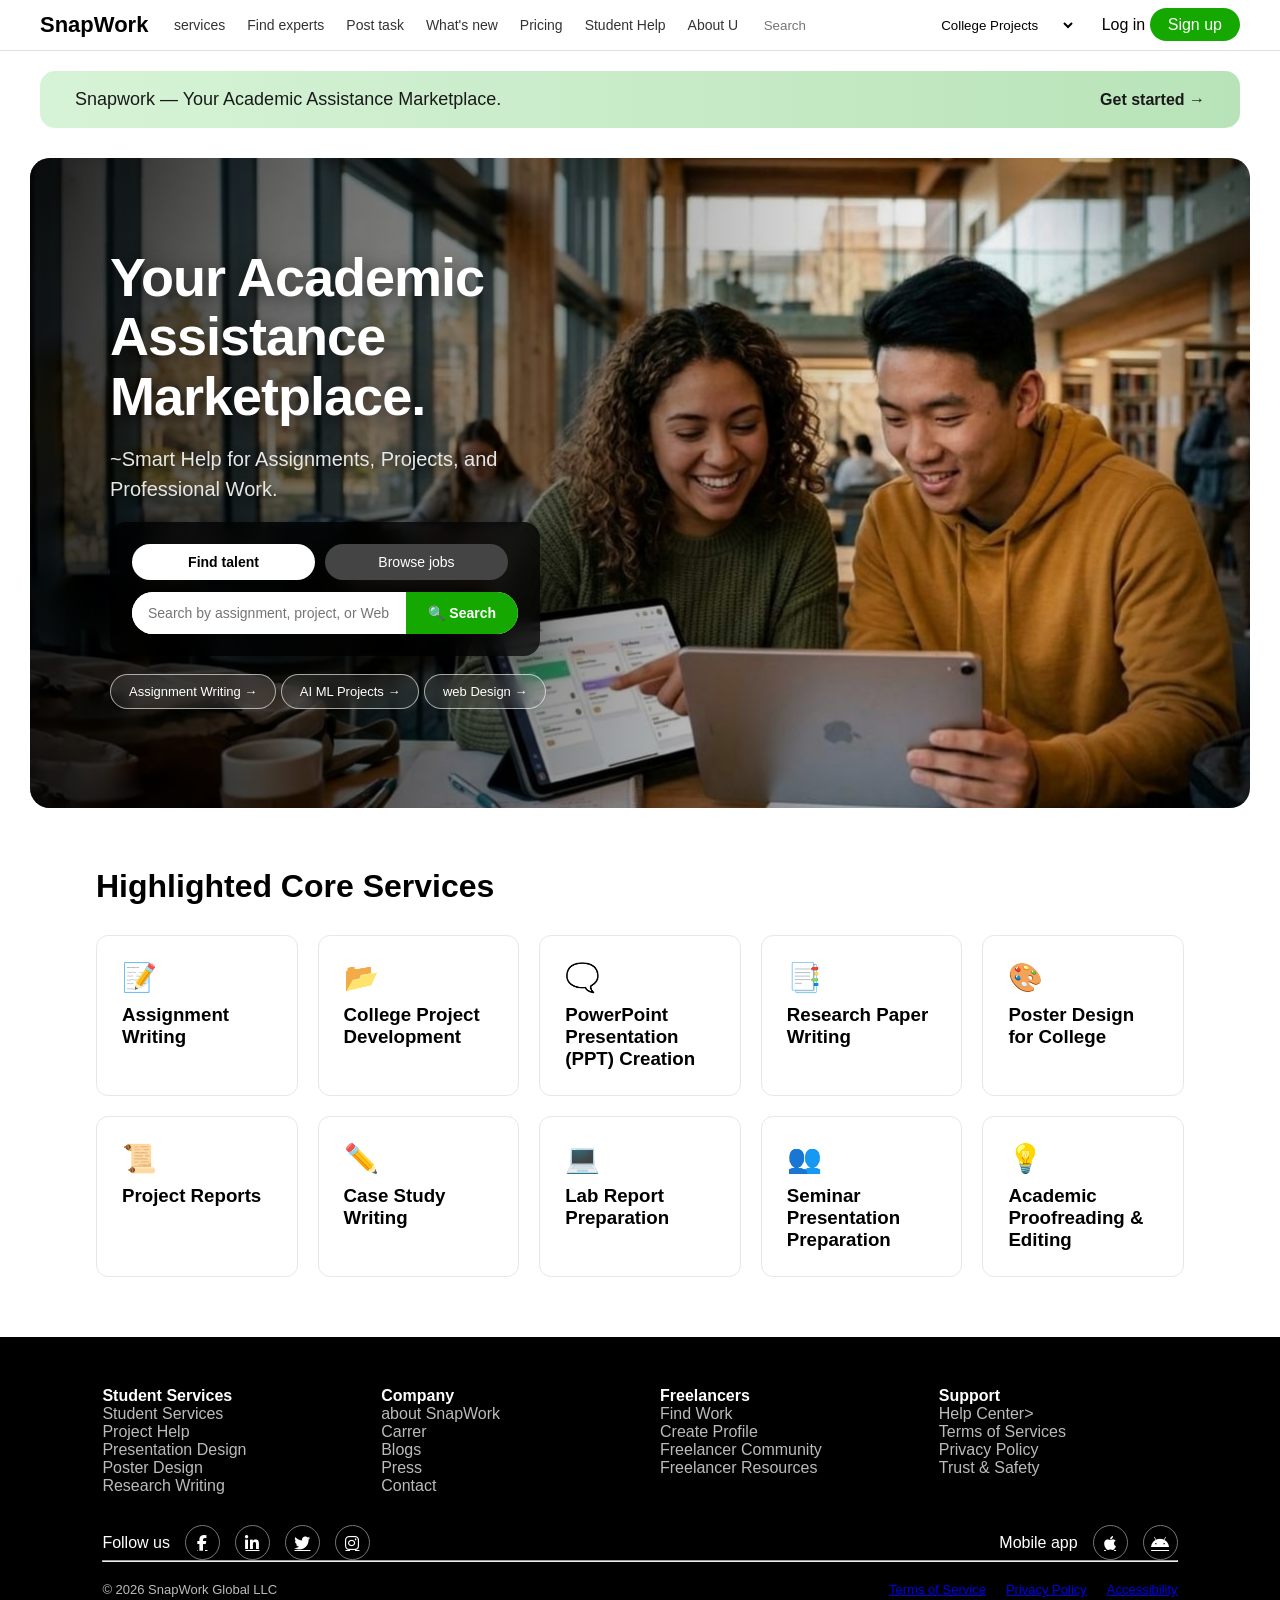
==== Frontend/index.html @ 24e641b6 "Frontend folder created" ====
<!DOCTYPE html>
<html>
<head>
<title>SnapWork</title>
<link rel="stylesheet" href="./style.css">

<!-- Font Awesome -->
<link rel="stylesheet" href="https://cdnjs.cloudflare.com/ajax/libs/font-awesome/6.5.0/css/all.min.css">

</head>
<body>

<!-- NAVBAR -->

<nav class="navbar">

<div class="logo">SnapWork</div>

<ul class="nav-links">
<li><a href="#">services</a></li>
<li><a href="#">Find experts</a></li>
<li><a href="#">Post task</a></li>
<li><a href="#">What's new</a></li>
<li><a href="#">Pricing</a></li>
<li><a href="#">Student Help</a></li>
<li><a href="#">About U</a></li>
</ul>

<div class="search-box">
<input type="text" placeholder="Search">
<select>
<option>College Projects</option>
<option>Assignments writing</option>
<option>PPT Design</option>
<option>Poster Design</option>
<option>AI Projects</option>
</select>
</div>

<div class="auth-buttons">
<a href="#" class="login">Log in</a>
<a href="#" class="signup">Sign up</a>
</div>

</nav>

<div class="top-banner">

    <p class="banner-text">
        Snapwork — Your Academic Assistance Marketplace.
    </p>
    
    <a href="#" class="banner-btn">Get started →</a>
    
    </div>
<!-- HERO SECTION -->

<section class="hero">

<img src="hero1.jpeg" class="hero-img">

<div class="hero-content">

<h1>
Your Academic Assistance Marketplace.
</h1>

<h2>~Smart Help for Assignments, Projects, and Professional Work.</h2>

<div class="search-card">

<div class="tabs">
<button class="active">Find talent</button>
<button>Browse jobs</button>
<link rel="stylesheet" href="">
<img src="" alt="">
</div>

<div class="search-bar">
<input type="text" placeholder="Search by assignment, project, or Web design">
<button>🔍 Search</button>
</div>

</div>

<div class="skills-bar">
<a href="#" class="skill-btn">Assignment Writing →</a>
<a href="#" class="skill-btn">AI ML Projects →</a>
<a href="#" class="skill-btn">web Design →</a>
<!-- <a href="#" class="skill-btn">Research Papers →</a> -->
</div>

</div>

</section>


<!-- CATEGORIES -->

<section class="categories">

<h2>Highlighted Core Services</h2>

<div class="category-grid">

<div class="card"><span class="icon">📝</span><h3>Assignment Writing</h3></div>
<div class="card"><span class="icon">📂</span><h3>College Project Development</h3></div>
<div class="card"><span class="icon">🗨️</span><h3>PowerPoint Presentation (PPT) Creation 
</h3></div>
<div class="card"><span class="icon">📑</span><h3>Research Paper Writing</h3></div>
<div class="card"><span class="icon">🎨</span><h3>Poster Design for College 
</h3></div>
<div class="card"><span class="icon">📜</span><h3>Project Reports</h3></div>
<div class="card"><span class="icon">✏️</span><h3>Case Study Writing</h3></div>
<div class="card"><span class="icon">💻</span><h3>Lab Report Preparation </h3></div>
<div class="card"><span class="icon">👥</span><h3>Seminar Presentation Preparation 
</h3></div>
<div class="card"><span class="icon">💡</span><h3>Academic Proofreading & Editing</h3></div>

</div>

</section>

<!-- FOOTER -->

<footer class="footer">

<div class="footer-container">

<div class="footer-col">
<h4>Student Services</h4>
<ul>
<li><a href="#">Student Services</a></li>
<li><a href="#">Project Help </a></li>
<li><a href="#">Presentation Design 
</a></li>
<li><a href="#">Poster Design</a></li>
<li><a href="#">Research Writing</a></li>
</ul>
</div>

<div class="footer-col">
<h4>Company</h4>
<ul>
<li><a href="#">about SnapWork</a></li>
<li><a href="#">Carrer</a></li>
<li><a href="#">Blogs</a></li>
<li><a href="#">Press</a></li>
<li><a href="#">Contact</a></li>
</ul>
</div>

<div class="footer-col">
<h4>Freelancers</h4>
<ul>
<li><a href="#">Find Work</a></li>
<li><a href="#">Create Profile</a></li>
<li><a href="#">Freelancer Community</a></li>
<li><a href="#">Freelancer Resources</a></li>
</ul>
</div>

<div class="footer-col">
<h4>Support</h4>
<ul>
<li><a href="#">Help Center></li>
<li><a href="#">Terms of Services</a></li>
<li><a href="#">Privacy Policy</a></li>
<li><a href="#">Trust & Safety</a></li>
</ul>
</div>

</div>

<div class="footer-middle">

<div class="social">
<p>Follow us</p>
<a href="#"><i class="fab fa-facebook-f"></i></a>
<a href="#"><i class="fab fa-linkedin-in"></i></a>
<a href="#"><i class="fab fa-twitter"></i></a>
<a href="#"><i class="fab fa-instagram"></i></a>
</div>

<div class="mobile-app">
<p>Mobile app</p>
<a href="#"><i class="fab fa-apple"></i></a>
<a href="#"><i class="fab fa-android"></i></a>
</div>

</div>

<hr>

<div class="footer-bottom">

<p>© 2026 SnapWork Global LLC</p>

<div class="legal-links">
<a href="#">Terms of Service</a>
<a href="#">Privacy Policy</a>
<a href="#">Accessibility</a>
</div>

</div>

</footer>

</body>
</html>
---- Frontend/style.css ----
*{
margin:0;
padding:0;
box-sizing:border-box;
font-family:Arial;
}

/* NAVBAR */

.navbar{
display:flex;
align-items:center;
justify-content:space-between;
padding:12px 40px;
border-bottom:1px solid #ddd;
}

.logo{
font-size:22px;
font-weight:bold;
}

.nav-links{
display:flex;
list-style:none;
gap:22px;
}

.nav-links a{
text-decoration:none;
color:#333;
font-size:14px;
}

.nav-links a:hover

/* SEARCH */

.search-box{
display:flex;
align-items:center;
border:1px solid #ccc;
border-radius:25px;
padding:5px 10px;
gap:8px;
}

.search-box input{
border:none;
outline:none;
}

.search-box select{
border:none;
background:transparent;
}

/* LOGIN */

.login{
text-decoration:none;
color:black;
}

.signup{
background:#14a800;
color:white;
padding:8px 18px;
border-radius:20px;
text-decoration:none;
}

/* TOP BANNER */

.top-banner{
display:flex;
justify-content:space-between;
align-items:center;
background:linear-gradient(90deg,#d7f3d7,#b8e3b8);
padding:18px 35px;
border-radius:15px;
margin:20px 40px;
}

.banner-text{
font-size:18px;
font-weight:500;
color:#1a1a1a;
}

.banner-btn{
text-decoration:none;
color:#1a1a1a;
font-weight:600;
font-size:16px;
display:flex;
align-items:center;
gap:5px;
}

.banner-btn:hover{
text-decoration:underline;
}

/* HERO SECTION */

.hero{
position:relative;
height:650px;
overflow:hidden;
border-radius:20px;
margin:30px;
display:flex;
align-items:center;
}

/* HERO IMAGE */

.hero-img{
position:absolute;
width:100%;
height:100%;
object-fit:cover;
}

/* DARK OVERLAY */

.hero::after{
content:"";
position:absolute;
top:0;
left:0;
width:100%;
height:100%;
background:linear-gradient(
90deg,
rgba(0,0,0,0.70) 0%,
rgba(0,0,0,0.45) 40%,
rgba(0,0,0,0.15) 65%,
rgba(0,0,0,0) 80%
);
}

/* HERO CONTENT */

.hero-content{
position:absolute;
top:90px;
left:80px;
max-width:520px;
color:white;
z-index:2;

display:flex;
flex-direction:column;
gap:18px;
}

/* MAIN HEADING */

.hero-content h1{
font-size:54px;
font-weight:700;
line-height:1.1;
letter-spacing:-1px;
color:white;
text-shadow:0 4px 20px rgba(0,0,0,0.6);
}

/* SUB HEADING */

.hero-content h2{
font-size:20px;
font-weight:400;
color:#e6e6e6;
line-height:1.5;
max-width:460px;
text-shadow:0 3px 10px rgba(0,0,0,0.6);
}

/* SEARCH CARD */

.search-card{
background:rgba(0,0,0,0.75);
padding:22px;
border-radius:16px;
width:430px;
backdrop-filter:blur(10px);
box-shadow:0 12px 40px rgba(0,0,0,0.35);
}

/* TABS */

.tabs{
display:flex;
gap:10px;
margin-bottom:12px;
}

.tabs button{
flex:1;
padding:10px;
border:none;
border-radius:25px;
background:#444;
color:white;
cursor:pointer;
font-size:14px;
}

.tabs .active{
background:white;
color:black;
font-weight:600;
}

/* SEARCH BAR */

.search-bar{
display:flex;
background:white;
border-radius:30px;
overflow:hidden;
}

.search-bar input{
flex:1;
border:none;
padding:13px 16px;
font-size:14px;
outline:none;
}

.search-bar button{
background:#14a800;
color:white;
border:none;
padding:13px 22px;
font-size:14px;
font-weight:600;
cursor:pointer;
transition:0.3s;
}

.search-bar button:hover

/* SKILL BUTTON CONTAINER */

.skills-bar{
margin-top:18px;
display:flex;
gap:12px;
flex-wrap:wrap;
align-items:center;
max-width:470px;
}

/* BUTTON STYLE */

.skill-btn{
padding:9px 18px;
border-radius:30px;

border:1px solid rgba(255,255,255,0.6);
background:rgba(255,255,255,0.08);

color:white;
text-decoration:none;
font-size:13px;
font-weight:500;

backdrop-filter:blur(8px);

display:inline-flex;
align-items:center;
justify-content:center;

transition:all 0.3s ease;
position:relative;
overflow:hidden;
}

/* HOVER */

.skill-btn:hover{
background:rgba(255,255,255,0.18);
border-color:#14a800;
transform:translateY(-3px);
box-shadow:0 6px 18px rgba(0,0,0,0.35);
}

/* SHINE EFFECT */

.skill-btn::before{
content:"";
position:absolute;
top:0;
left:-120%;
width:100%;
height:100%;

background:linear-gradient(
120deg,
transparent,
rgba(255,255,255,0.5),
transparent
);

transition:0.7s;
}

.skill-btn:hover::before{
left:120%;
}


/* CATEGORIES */

.categories{
width:85%;
margin:60px auto;
}

.categories h2{
font-size:32px;
margin-bottom:30px;
}

.category-grid{
display:grid;
grid-template-columns:repeat(5,1fr);
gap:20px;
}

.card{
border:1px solid #e5e7eb;
border-radius:12px;
padding:25px;
transition:0.3s;
}

.card:hover{
transform:translateY(-6px);
border:2px solid #16a34a;
box-shadow:0 8px 20px rgba(0,0,0,0.08);
}

.icon{
font-size:28px;
margin-bottom:10px;
display:block;
}

/* FOOTER */

.footer{
background:black;
color:white;
padding:50px 8%;
}

.footer-container{
display:grid;
grid-template-columns:repeat(4,1fr);
gap:40px;
}

.footer-col ul{
list-style:none;
}

.footer-col a{
color:#bbb;
text-decoration:none;
}

.footer-col a:hover{
color:white;
}

.footer-middle{
display:flex;
justify-content:space-between;
margin-top:30px;
}

.social,
.mobile-app{
display:flex;
align-items:center;
gap:15px;
}

.social a,
.mobile-app a{
width:35px;
height:35px;
border:1px solid #777;
border-radius:50%;
display:flex;
align-items:center;
justify-content:center;
color:white;
}

.social a:hover,
.mobile-app a:hover{
background-color:#14a800;
border-color:#14a800;
transform:scale(1.1);
}

.footer-bottom{
display:flex;
justify-content:space-between;
margin-top:20px;
font-size:13px;
color:#bbb;
}

.legal-links{
display:flex;
gap:20px;
}
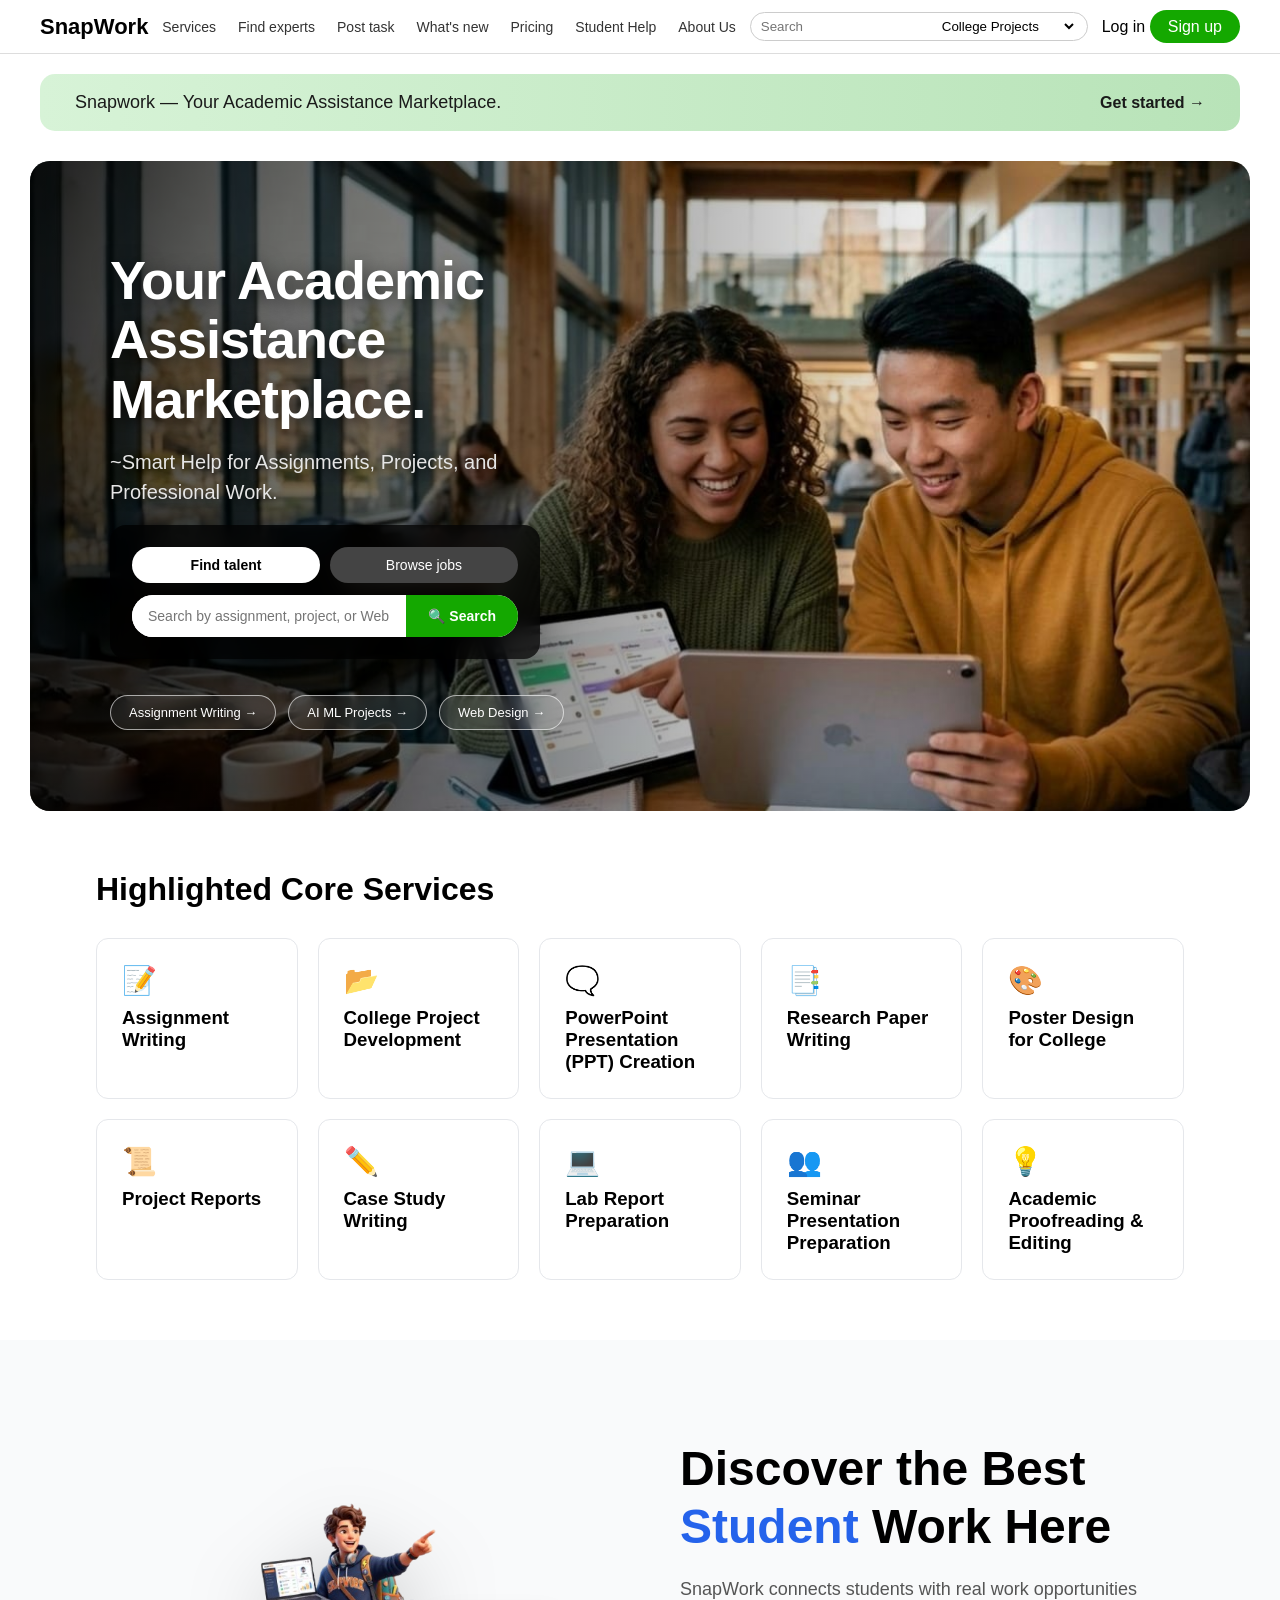
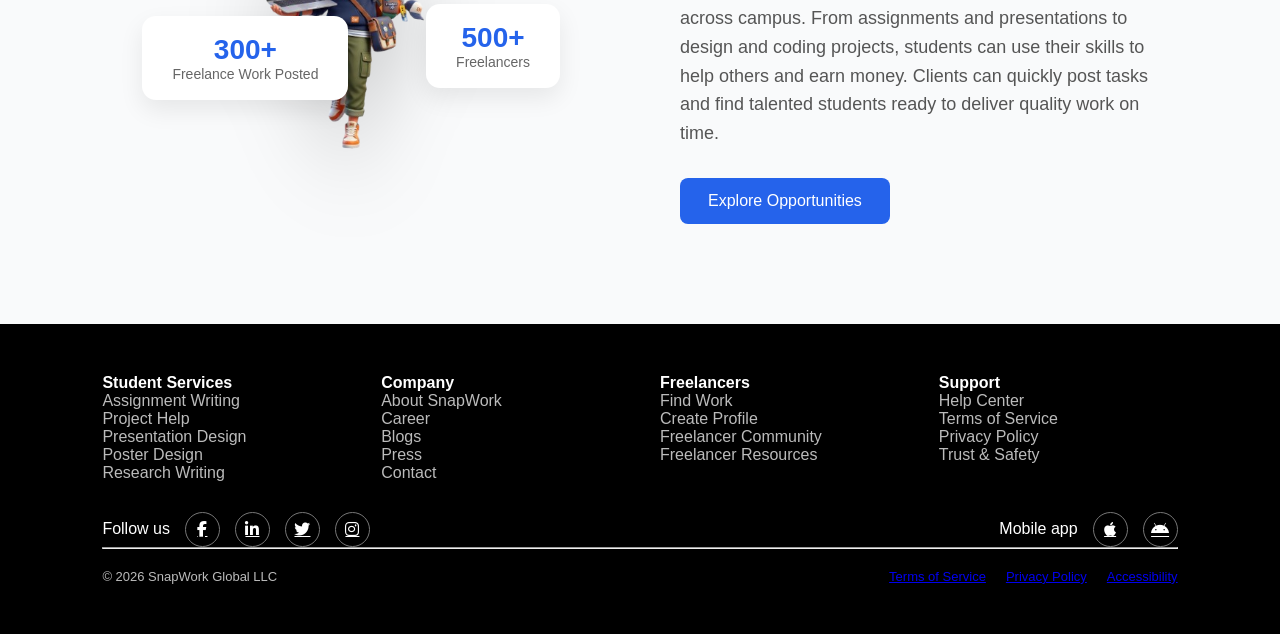
==== commit 4878b000: "student.png" ====
--- a/Frontend/index.html
+++ b/Frontend/index.html
@@ -1,29 +1,30 @@
 <!DOCTYPE html>
-<html>
+<html lang="en">
 <head>
+<meta charset="UTF-8">
 <title>SnapWork</title>
-<link rel="stylesheet" href="./style.css">
+<link rel="stylesheet" href="style.css">
 
 <!-- Font Awesome -->
 <link rel="stylesheet" href="https://cdnjs.cloudflare.com/ajax/libs/font-awesome/6.5.0/css/all.min.css">
 
 </head>
+
 <body>
 
 <!-- NAVBAR -->
-
 <nav class="navbar">
 
 <div class="logo">SnapWork</div>
 
 <ul class="nav-links">
-<li><a href="#">services</a></li>
+<li><a href="#">Services</a></li>
 <li><a href="#">Find experts</a></li>
 <li><a href="#">Post task</a></li>
 <li><a href="#">What's new</a></li>
 <li><a href="#">Pricing</a></li>
 <li><a href="#">Student Help</a></li>
-<li><a href="#">About U</a></li>
+<li><a href="#">About Us</a></li>
 </ul>
 
 <div class="search-box">
@@ -44,26 +45,28 @@
 
 </nav>
 
+<!-- TOP BANNER -->
+
 <div class="top-banner">
 
-    <p class="banner-text">
-        Snapwork — Your Academic Assistance Marketplace.
-    </p>
-    
-    <a href="#" class="banner-btn">Get started →</a>
-    
-    </div>
+<p class="banner-text">
+Snapwork — Your Academic Assistance Marketplace.
+</p>
+
+<a href="#" class="banner-btn">Get started →</a>
+
+</div>
+
+
 <!-- HERO SECTION -->
 
 <section class="hero">
 
-<img src="hero1.jpeg" class="hero-img">
+<img src="./hero1.jpeg" class="hero-img" alt="students">
 
 <div class="hero-content">
 
-<h1>
-Your Academic Assistance Marketplace.
-</h1>
+<h1>Your Academic Assistance Marketplace.</h1>
 
 <h2>~Smart Help for Assignments, Projects, and Professional Work.</h2>
 
@@ -72,8 +75,6 @@
 <div class="tabs">
 <button class="active">Find talent</button>
 <button>Browse jobs</button>
-<link rel="stylesheet" href="">
-<img src="" alt="">
 </div>
 
 <div class="search-bar">
@@ -86,8 +87,7 @@
 <div class="skills-bar">
 <a href="#" class="skill-btn">Assignment Writing →</a>
 <a href="#" class="skill-btn">AI ML Projects →</a>
-<a href="#" class="skill-btn">web Design →</a>
-<!-- <a href="#" class="skill-btn">Research Papers →</a> -->
+<a href="#" class="skill-btn">Web Design →</a>
 </div>
 
 </div>
@@ -105,22 +105,69 @@
 
 <div class="card"><span class="icon">📝</span><h3>Assignment Writing</h3></div>
 <div class="card"><span class="icon">📂</span><h3>College Project Development</h3></div>
-<div class="card"><span class="icon">🗨️</span><h3>PowerPoint Presentation (PPT) Creation 
-</h3></div>
+<div class="card"><span class="icon">🗨️</span><h3>PowerPoint Presentation (PPT) Creation</h3></div>
 <div class="card"><span class="icon">📑</span><h3>Research Paper Writing</h3></div>
-<div class="card"><span class="icon">🎨</span><h3>Poster Design for College 
-</h3></div>
+<div class="card"><span class="icon">🎨</span><h3>Poster Design for College</h3></div>
 <div class="card"><span class="icon">📜</span><h3>Project Reports</h3></div>
 <div class="card"><span class="icon">✏️</span><h3>Case Study Writing</h3></div>
-<div class="card"><span class="icon">💻</span><h3>Lab Report Preparation </h3></div>
-<div class="card"><span class="icon">👥</span><h3>Seminar Presentation Preparation 
-</h3></div>
+<div class="card"><span class="icon">💻</span><h3>Lab Report Preparation</h3></div>
+<div class="card"><span class="icon">👥</span><h3>Seminar Presentation Preparation</h3></div>
 <div class="card"><span class="icon">💡</span><h3>Academic Proofreading & Editing</h3></div>
 
 </div>
 
 </section>
 
+
+<!-- DISCOVER SECTION -->
+<section class="discover">
+
+<div class="discover-container">
+
+<!-- IMAGE SIDE -->
+
+<div class="discover-image">
+
+<img src="./student.png" class="student-img" alt="student">
+
+<div class="stat stat-left">
+<h3>300+</h3>
+<p>Freelance Work Posted</p>
+</div>
+
+<div class="stat stat-right">
+<h3>500+</h3>
+<p>Freelancers</p>
+</div>
+
+</div>
+
+
+<!-- TEXT SIDE -->
+
+<div class="discover-text">
+
+<h2>
+Discover the Best <br>
+<span>Student</span> Work Here
+</h2>
+
+<p>
+SnapWork connects students with real work opportunities across campus.
+From assignments and presentations to design and coding projects,
+students can use their skills to help others and earn money.
+Clients can quickly post tasks and find talented students ready to
+deliver quality work on time.
+</p>
+
+<button class="discover-btn">Explore Opportunities</button>
+
+</div>
+
+</div>
+
+</section>
+
 <!-- FOOTER -->
 
 <footer class="footer">
@@ -130,10 +177,9 @@
 <div class="footer-col">
 <h4>Student Services</h4>
 <ul>
-<li><a href="#">Student Services</a></li>
-<li><a href="#">Project Help </a></li>
-<li><a href="#">Presentation Design 
-</a></li>
+<li><a href="#">Assignment Writing</a></li>
+<li><a href="#">Project Help</a></li>
+<li><a href="#">Presentation Design</a></li>
 <li><a href="#">Poster Design</a></li>
 <li><a href="#">Research Writing</a></li>
 </ul>
@@ -142,8 +188,8 @@
 <div class="footer-col">
 <h4>Company</h4>
 <ul>
-<li><a href="#">about SnapWork</a></li>
-<li><a href="#">Carrer</a></li>
+<li><a href="#">About SnapWork</a></li>
+<li><a href="#">Career</a></li>
 <li><a href="#">Blogs</a></li>
 <li><a href="#">Press</a></li>
 <li><a href="#">Contact</a></li>
@@ -163,8 +209,8 @@
 <div class="footer-col">
 <h4>Support</h4>
 <ul>
-<li><a href="#">Help Center></li>
-<li><a href="#">Terms of Services</a></li>
+<li><a href="#">Help Center</a></li>
+<li><a href="#">Terms of Service</a></li>
 <li><a href="#">Privacy Policy</a></li>
 <li><a href="#">Trust & Safety</a></li>
 </ul>
--- a/Frontend/style.css
+++ b/Frontend/style.css
@@ -32,7 +32,12 @@
 font-size:14px;
 }
 
-.nav-links a:hover
+/* FIXED HOVER */
+
+.nav-links a:hover{
+color:#14a800;
+}
+
 
 /* SEARCH */
 
@@ -242,7 +247,12 @@
 transition:0.3s;
 }
 
-.search-bar button:hover
+/* FIXED HOVER */
+
+.search-bar button:hover{
+background:#0e7c00;
+}
+
 
 /* SKILL BUTTON CONTAINER */
 
@@ -260,21 +270,16 @@
 .skill-btn{
 padding:9px 18px;
 border-radius:30px;
-
 border:1px solid rgba(255,255,255,0.6);
 background:rgba(255,255,255,0.08);
-
 color:white;
 text-decoration:none;
 font-size:13px;
 font-weight:500;
-
 backdrop-filter:blur(8px);
-
 display:inline-flex;
 align-items:center;
 justify-content:center;
-
 transition:all 0.3s ease;
 position:relative;
 overflow:hidden;
@@ -298,14 +303,12 @@
 left:-120%;
 width:100%;
 height:100%;
-
 background:linear-gradient(
 120deg,
 transparent,
 rgba(255,255,255,0.5),
 transparent
 );
-
 transition:0.7s;
 }
 
@@ -349,6 +352,132 @@
 font-size:28px;
 margin-bottom:10px;
 display:block;
+}
+/* DISCOVER SECTION */
+
+/* DISCOVER SECTION */
+
+.discover{
+padding:100px 8%;
+background:#f9fafb;
+}
+
+.discover-container{
+display:flex;
+align-items:center;
+justify-content:space-between;
+gap:80px;
+flex-wrap:wrap;
+}
+
+/* IMAGE SIDE */
+
+.discover-image{
+position:relative;
+flex:1;
+display:flex;
+justify-content:center;
+align-items:center;
+}
+
+/* STUDENT IMAGE */
+
+.student-img{
+width:1020px;
+max-width:100%;
+z-index:2;
+animation:float 4s ease-in-out infinite;
+filter:drop-shadow(0 30px 40px rgba(0,0,0,0.2));
+}
+
+/* FLOATING ANIMATION */
+
+@keyframes float{
+
+0%{ transform:translateY(0px); }
+
+50%{ transform:translateY(-15px); }
+
+100%{ transform:translateY(0px); }
+
+}
+
+/* STAT CARDS */
+
+.stat{
+position:absolute;
+background:white;
+padding:18px 30px;
+border-radius:14px;
+box-shadow:0 10px 25px rgba(0,0,0,0.08);
+text-align:center;
+z-index:3;
+}
+
+.stat h3{
+font-size:28px;
+color:#2563eb;
+font-weight:700;
+}
+
+.stat p{
+font-size:14px;
+color:#666;
+}
+
+/* POSITION */
+
+.stat-left{
+left:40px;
+top:120px;
+}
+
+.stat-right{
+right:40px;
+bottom:80px;
+}
+
+/* TEXT SIDE */
+
+.discover-text{
+flex:1;
+max-width:520px;
+}
+
+.discover-text h2{
+font-size:48px;
+line-height:1.2;
+margin-bottom:20px;
+font-weight:700;
+}
+
+.discover-text span{
+color:#2563eb;
+}
+
+.discover-text p{
+font-size:18px;
+line-height:1.6;
+color:#555;
+margin-bottom:30px;
+}
+
+/* BUTTON */
+
+.discover-btn{
+background: #2563eb;
+color:white;
+border:none;
+padding:14px 28px;
+font-size:16px;
+border-radius:8px;
+cursor:pointer;
+transition:0.3s;
+}
+
+.discover-btn:hover{
+background:#0f8c00;
+transform:translateY(-3px);
 }
 
 /* FOOTER */
@@ -421,4 +550,4 @@
 .legal-links{
 display:flex;
 gap:20px;
-}
+}
